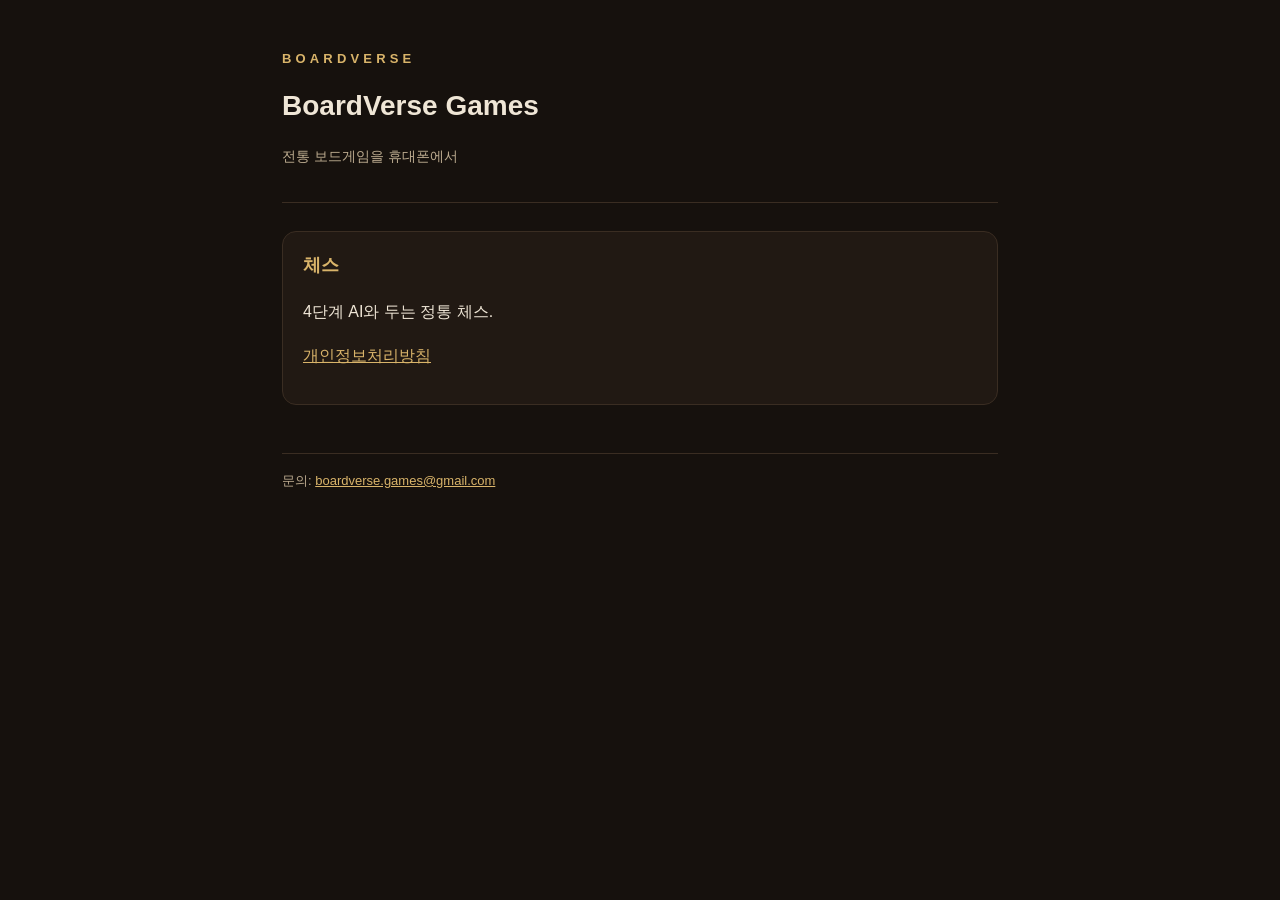
==== index.html @ ebbde2e1 "BoardVerse Games 공개 페이지: 체스 개인정보처리방침, app-ads.txt Co-Authored-By: Claude Opus 5.5 <noreply@anthropic" ====
<!DOCTYPE html>
<html lang="ko"><head><meta charset="utf-8"><meta name="viewport" content="width=device-width,initial-scale=1">
<title>BoardVerse Games</title><link rel="stylesheet" href="/style.css"></head>
<body><main>
<header><div class="brand">BOARDVERSE</div><h1>BoardVerse Games</h1><p class="mute">전통 보드게임을 휴대폰에서</p></header>
<div class="card"><h2 style="margin-top:0">체스</h2><p>4단계 AI와 두는 정통 체스.</p><p><a href="/chess/privacy/">개인정보처리방침</a></p></div>
<footer>문의: <a href="mailto:boardverse.games@gmail.com">boardverse.games@gmail.com</a></footer>
</main></body></html>
---- style.css ----
:root{--bg:#16110d;--card:#211913;--ink:#efe6d6;--mute:#bcab8f;--gold:#d9b46a;--line:#3a2d22}
*{box-sizing:border-box}
body{margin:0;background:var(--bg);color:var(--ink);font-family:-apple-system,"Apple SD Gothic Neo","Noto Sans KR","Malgun Gothic",sans-serif;line-height:1.75;font-size:16px}
main{max-width:760px;margin:0 auto;padding:48px 22px 80px}
header{border-bottom:1px solid var(--line);padding-bottom:20px;margin-bottom:28px}
.brand{color:var(--gold);letter-spacing:.32em;font-size:13px;font-weight:700}
h1{font-size:28px;margin:10px 0 6px}
h2{font-size:18px;color:var(--gold);margin:34px 0 8px}
p,li{color:var(--ink)}
.mute{color:var(--mute);font-size:14px}
a{color:var(--gold)}
table{width:100%;border-collapse:collapse;margin:12px 0;font-size:15px}
th,td{border:1px solid var(--line);padding:8px 10px;text-align:left;vertical-align:top}
th{background:var(--card);color:var(--mute);font-weight:600;width:30%}
.card{background:var(--card);border:1px solid var(--line);border-radius:14px;padding:18px 20px;margin:14px 0}
footer{margin-top:48px;border-top:1px solid var(--line);padding-top:16px;color:var(--mute);font-size:13px}
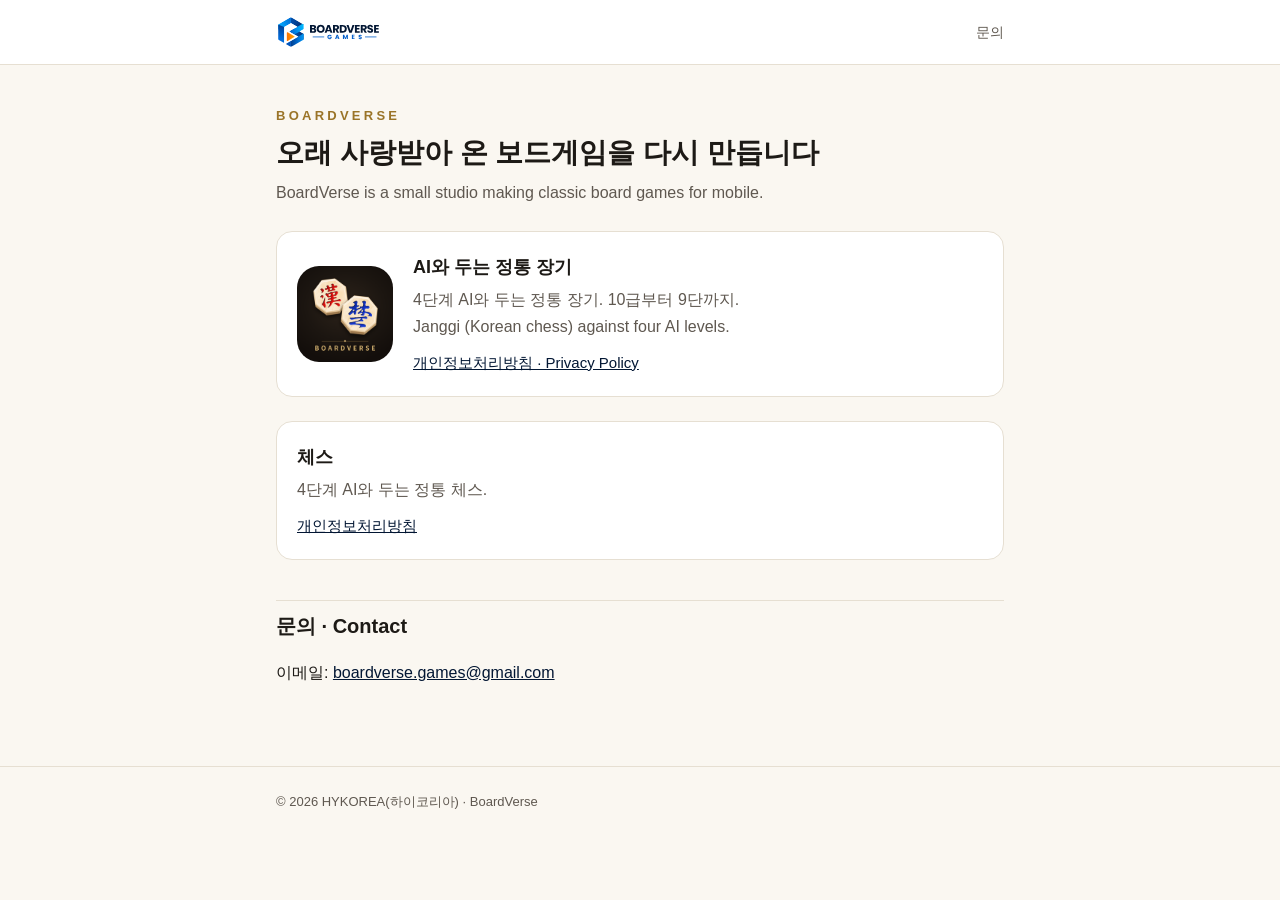
==== commit b822d8d9: "장기 개인정보처리방침·홈 화면 추가 (시행일 2026-11-24) - janggi/privacy/: 장기 앱 개인정보처리방침 (한국어·영어) - assets/: 로고·장기 아이콘·" ====
--- a/index.html
+++ b/index.html
@@ -1,8 +1,53 @@
-<!DOCTYPE html>
-<html lang="ko"><head><meta charset="utf-8"><meta name="viewport" content="width=device-width,initial-scale=1">
-<title>BoardVerse Games</title><link rel="stylesheet" href="/style.css"></head>
-<body><main>
-<header><div class="brand">BOARDVERSE</div><h1>BoardVerse Games</h1><p class="mute">전통 보드게임을 휴대폰에서</p></header>
-<div class="card"><h2 style="margin-top:0">체스</h2><p>4단계 AI와 두는 정통 체스.</p><p><a href="/chess/privacy/">개인정보처리방침</a></p></div>
-<footer>문의: <a href="mailto:boardverse.games@gmail.com">boardverse.games@gmail.com</a></footer>
-</main></body></html>
+<!doctype html>
+<html lang="ko">
+<head>
+<meta charset="utf-8">
+<meta name="viewport" content="width=device-width, initial-scale=1">
+<title>BoardVerse Games</title>
+<meta name="description" content="BoardVerse는 오래 사랑받아 온 보드게임을 다시 만듭니다.">
+<link rel="icon" href="assets/boardverse-symbol.svg" type="image/svg+xml">
+<link rel="stylesheet" href="assets/site.css">
+</head>
+<body>
+<header class="site">
+  <div class="wrap">
+    <a href="./"><img src="assets/boardverse-logo.svg" alt="BoardVerse Games"></a>
+    <nav><a href="#contact">문의</a></nav>
+  </div>
+</header>
+<main>
+  <div class="wrap">
+    <p class="eyebrow">BOARDVERSE</p>
+    <h1>오래 사랑받아 온 보드게임을 다시 만듭니다</h1>
+    <p class="lead">BoardVerse is a small studio making classic board games for mobile.</p>
+
+    <div class="card">
+      <img src="assets/janggi-icon.png" alt="장기 앱 아이콘">
+      <div>
+        <h3>AI와 두는 정통 장기</h3>
+        <p>4단계 AI와 두는 정통 장기. 10급부터 9단까지.<br>Janggi (Korean chess) against four AI levels.</p>
+        <div class="links">
+          <a href="janggi/privacy/">개인정보처리방침 · Privacy Policy</a>
+        </div>
+      </div>
+    </div>
+
+    <div class="card">
+      <div>
+        <h3>체스</h3>
+        <p>4단계 AI와 두는 정통 체스.</p>
+        <div class="links">
+          <a href="chess/privacy/">개인정보처리방침</a>
+        </div>
+      </div>
+    </div>
+
+    <h2 id="contact">문의 · Contact</h2>
+    <p>이메일: <a href="mailto:boardverse.games@gmail.com">boardverse.games@gmail.com</a></p>
+  </div>
+</main>
+<footer>
+  <div class="wrap">© 2026 HYKOREA(하이코리아) · BoardVerse</div>
+</footer>
+</body>
+</html>
--- a/assets/site.css
+++ b/assets/site.css
@@ -0,0 +1,46 @@
+:root {
+  --bg: #faf7f1;
+  --surface: #ffffff;
+  --ink: #1d1a16;
+  --muted: #5f5850;
+  --line: #e6dfd2;
+  --gold: #9a7428;
+  --navy: #021633;
+}
+* { box-sizing: border-box; }
+html { -webkit-text-size-adjust: 100%; }
+body {
+  margin: 0;
+  background: var(--bg);
+  color: var(--ink);
+  font-family: -apple-system, BlinkMacSystemFont, "Apple SD Gothic Neo", "Malgun Gothic", "Noto Sans KR", "Segoe UI", Roboto, sans-serif;
+  line-height: 1.7;
+  font-size: 16px;
+}
+a { color: var(--navy); }
+.wrap { max-width: 760px; margin: 0 auto; padding: 0 16px; }
+header.site { border-bottom: 1px solid var(--line); background: var(--surface); }
+header.site .wrap { display: flex; align-items: center; justify-content: space-between; height: 64px; }
+header.site img { height: 34px; width: auto; display: block; }
+header.site nav a { color: var(--muted); text-decoration: none; font-size: 14px; margin-left: 16px; }
+main { padding: 40px 0 64px; }
+h1 { font-size: 28px; line-height: 1.3; margin: 0 0 8px; }
+h2 { font-size: 20px; margin: 40px 0 8px; padding-top: 8px; border-top: 1px solid var(--line); }
+h3 { font-size: 16px; margin: 24px 0 4px; }
+.lead { color: var(--muted); margin: 0 0 24px; }
+.eyebrow { color: var(--gold); letter-spacing: .25em; font-size: 13px; font-weight: 700; margin: 0 0 8px; }
+.card { display: flex; gap: 20px; align-items: center; background: var(--surface); border: 1px solid var(--line); border-radius: 16px; padding: 20px; margin: 24px 0; }
+.card img { width: 96px; height: 96px; border-radius: 22px; flex: none; }
+.card h3 { margin: 0; font-size: 18px; }
+.card p { margin: 4px 0 8px; color: var(--muted); }
+.links a { margin-right: 16px; font-size: 15px; }
+.lang { font-size: 14px; color: var(--muted); }
+table { width: 100%; border-collapse: collapse; margin: 12px 0; font-size: 15px; }
+th, td { text-align: left; vertical-align: top; padding: 8px 10px; border: 1px solid var(--line); }
+th { background: #f3eee4; width: 28%; }
+footer { border-top: 1px solid var(--line); padding: 24px 0 40px; color: var(--muted); font-size: 13px; }
+@media (max-width: 480px) {
+  h1 { font-size: 24px; }
+  .card { flex-direction: column; align-items: flex-start; }
+  th { width: 36%; }
+}
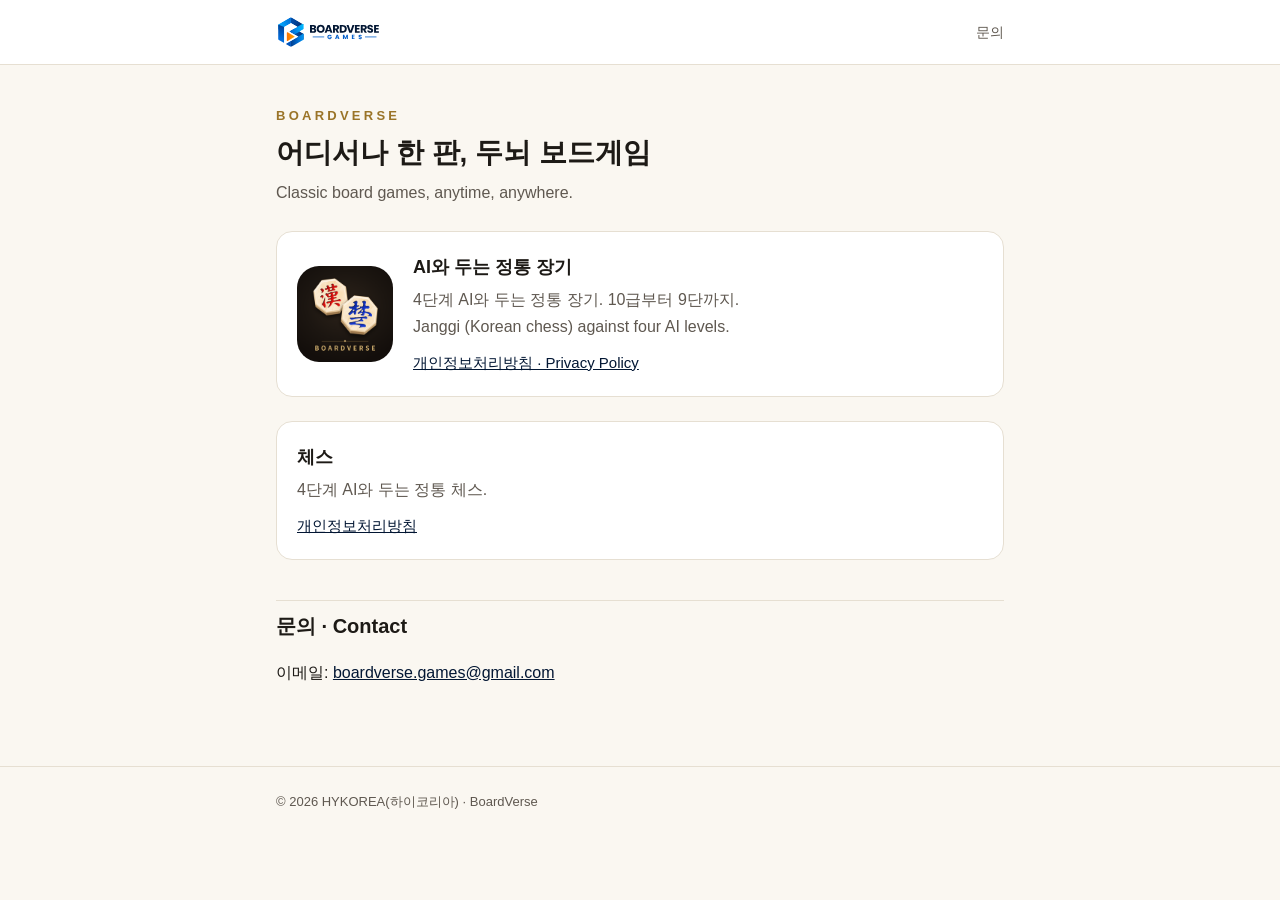
==== commit c0f52278: "첫 화면 문구 변경: 어디서나 한 판, 두뇌 보드게임 Co-Authored-By: Claude Opus 5.5 <noreply@anthropic.com>" ====
--- a/index.html
+++ b/index.html
@@ -4,7 +4,7 @@
 <meta charset="utf-8">
 <meta name="viewport" content="width=device-width, initial-scale=1">
 <title>BoardVerse Games</title>
-<meta name="description" content="BoardVerse는 오래 사랑받아 온 보드게임을 다시 만듭니다.">
+<meta name="description" content="어디서나 한 판, 두뇌 보드게임. Classic board games, anytime, anywhere.">
 <link rel="icon" href="assets/boardverse-symbol.svg" type="image/svg+xml">
 <link rel="stylesheet" href="assets/site.css">
 </head>
@@ -18,8 +18,8 @@
 <main>
   <div class="wrap">
     <p class="eyebrow">BOARDVERSE</p>
-    <h1>오래 사랑받아 온 보드게임을 다시 만듭니다</h1>
-    <p class="lead">BoardVerse is a small studio making classic board games for mobile.</p>
+    <h1>어디서나 한 판, 두뇌 보드게임</h1>
+    <p class="lead">Classic board games, anytime, anywhere.</p>
 
     <div class="card">
       <img src="assets/janggi-icon.png" alt="장기 앱 아이콘">
